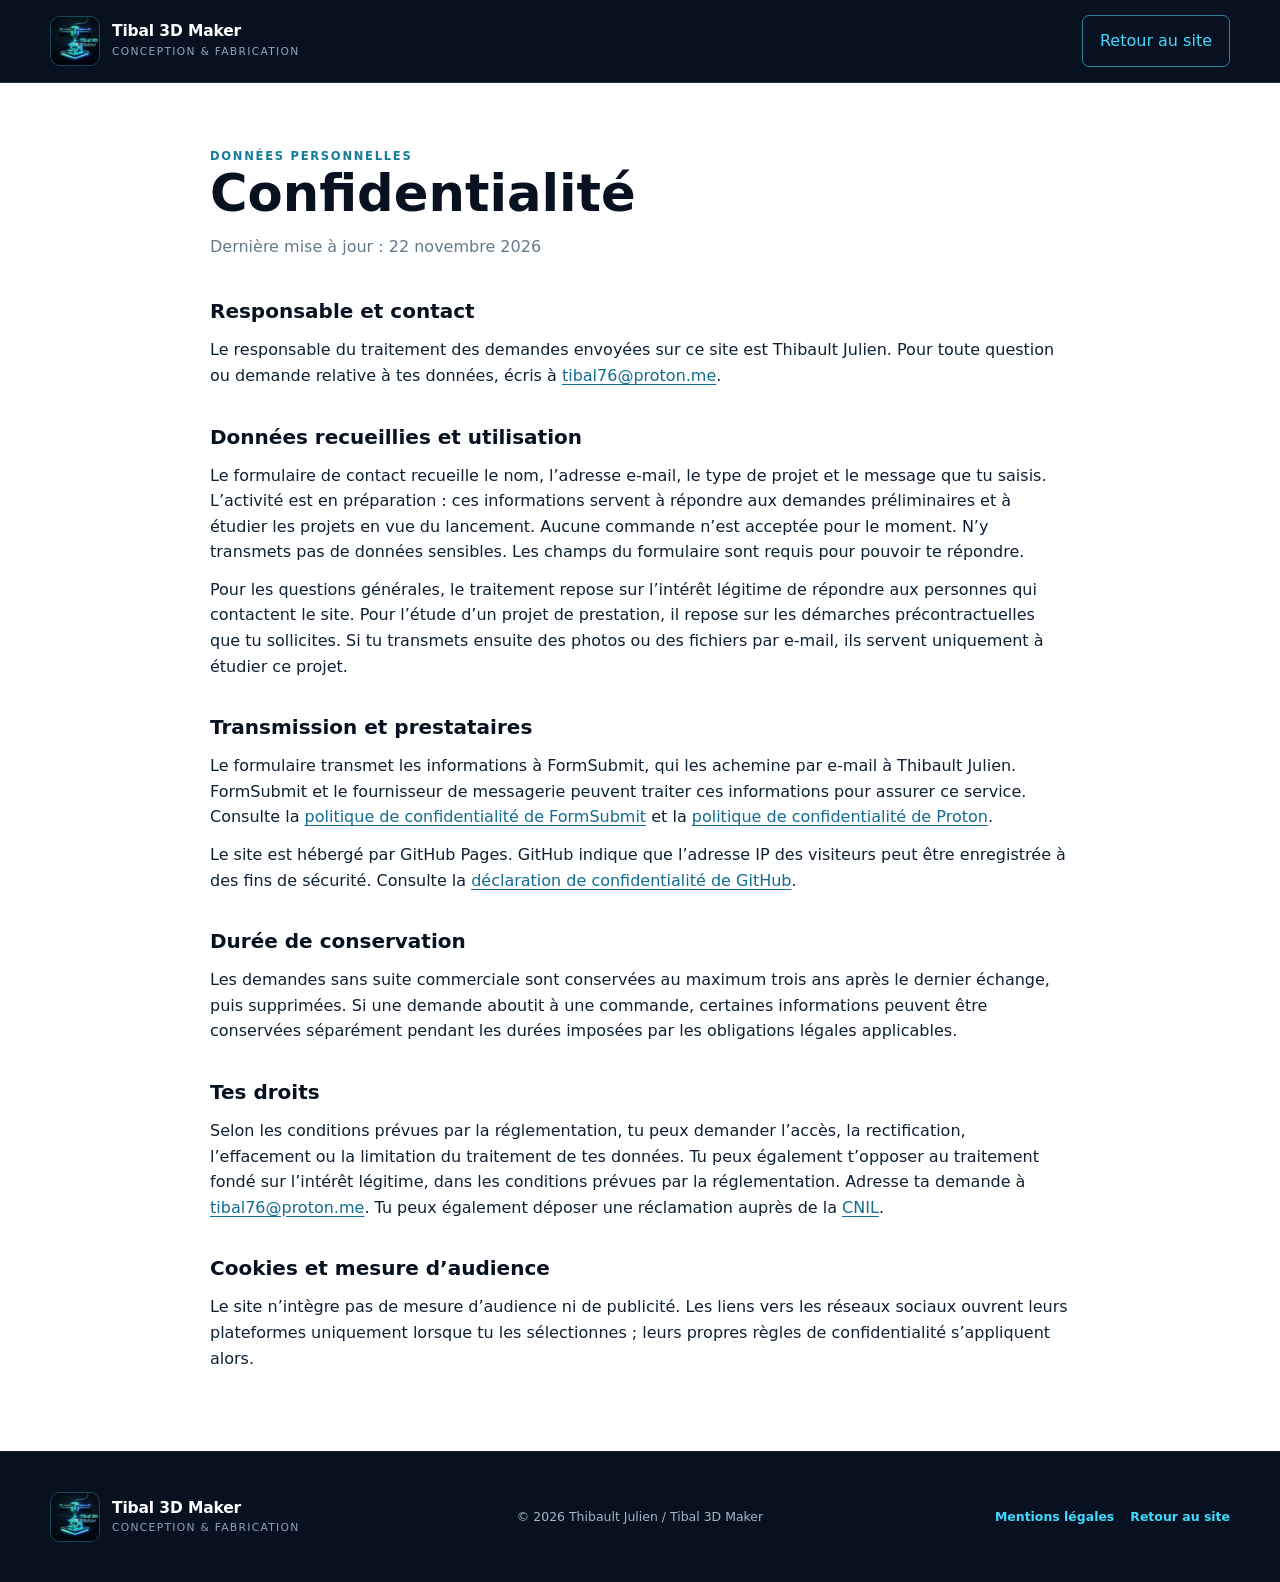
==== confidentialite.html @ d8621ffc "Ajoute les pages légales et actualise le README Co-authored-by: Copilot <223556219+Copilot@users.nor" ====
<!DOCTYPE html>
<html lang="fr">
<head>
  <meta charset="UTF-8">
  <meta name="viewport" content="width=device-width, initial-scale=1.0">
  <meta name="theme-color" content="#07111f">
  <meta name="description" content="Informations sur l’utilisation et la protection des données personnelles sur Tibal 3D Maker.">
  <title>Confidentialité — Tibal 3D Maker</title>
  <link rel="icon" href="assets/logo/logo-t3dm.jpeg" type="image/jpeg">
  <link rel="stylesheet" href="css/style.css">
</head>
<body>
  <a class="skip-link" href="#contenu">Passer au contenu</a>
  <header class="site-header">
    <div class="container header-inner">
      <a class="brand" href="index.html" aria-label="Tibal 3D Maker, retour au site">
        <img src="assets/logo/logo-t3dm.jpeg" alt="" class="brand-logo">
        <span>
          <strong>Tibal 3D Maker</strong>
          <small>Conception & Fabrication</small>
        </span>
      </a>
      <a class="nav-cta" href="index.html">Retour au site</a>
    </div>
  </header>

  <main class="legal-document" id="contenu">
    <p class="section-kicker">Données personnelles</p>
    <h1>Confidentialité</h1>
    <p class="legal-updated">Dernière mise à jour : 22 novembre 2026</p>

    <section>
      <h2>Responsable et contact</h2>
      <p>
        Le responsable du traitement des demandes envoyées sur ce site est Thibault Julien.
        Pour toute question ou demande relative à tes données, écris à
        <a href="mailto:tibal76@proton.me">tibal76@proton.me</a>.
      </p>
    </section>

    <section>
      <h2>Données recueillies et utilisation</h2>
      <p>
        Le formulaire de contact recueille le nom, l’adresse e-mail, le type de projet
        et le message que tu saisis. L’activité est en préparation : ces informations
        servent à répondre aux demandes préliminaires et à étudier les projets en vue
        du lancement. Aucune commande n’est acceptée pour le moment. N’y transmets pas
        de données sensibles. Les champs du formulaire sont requis pour pouvoir te répondre.
      </p>
      <p>
        Pour les questions générales, le traitement repose sur l’intérêt légitime de
        répondre aux personnes qui contactent le site. Pour l’étude d’un projet de
        prestation, il repose sur les démarches précontractuelles que tu sollicites.
        Si tu transmets ensuite des photos ou des fichiers par e-mail, ils servent
        uniquement à étudier ce projet.
      </p>
    </section>

    <section>
      <h2>Transmission et prestataires</h2>
      <p>
        Le formulaire transmet les informations à FormSubmit, qui les achemine par
        e-mail à Thibault Julien. FormSubmit et le fournisseur de messagerie peuvent
        traiter ces informations pour assurer ce service. Consulte la
        <a href="https://formsubmit.co/privacy.pdf" target="_blank" rel="noopener noreferrer">politique de confidentialité de FormSubmit</a>
        et la
        <a href="https://proton.me/legal/privacy" target="_blank" rel="noopener noreferrer">politique de confidentialité de Proton</a>.
      </p>
      <p>
        Le site est hébergé par GitHub Pages. GitHub indique que l’adresse IP des visiteurs
        peut être enregistrée à des fins de sécurité. Consulte la
        <a href="https://docs.github.com/en/site-policy/privacy-policies/github-general-privacy-statement" target="_blank" rel="noopener noreferrer">déclaration de confidentialité de GitHub</a>.
      </p>
    </section>

    <section>
      <h2>Durée de conservation</h2>
      <p>
        Les demandes sans suite commerciale sont conservées au maximum trois ans après
        le dernier échange, puis supprimées. Si une demande aboutit à une commande,
        certaines informations peuvent être conservées séparément pendant les durées
        imposées par les obligations légales applicables.
      </p>
    </section>

    <section>
      <h2>Tes droits</h2>
      <p>
        Selon les conditions prévues par la réglementation, tu peux demander l’accès,
        la rectification, l’effacement ou la limitation du traitement de tes données.
        Tu peux également t’opposer au traitement fondé sur l’intérêt légitime, dans
        les conditions prévues par la réglementation.
        Adresse ta demande à <a href="mailto:tibal76@proton.me">tibal76@proton.me</a>.
        Tu peux également déposer une réclamation auprès de la
        <a href="https://www.cnil.fr/fr/plaintes" target="_blank" rel="noopener noreferrer">CNIL</a>.
      </p>
    </section>

    <section>
      <h2>Cookies et mesure d’audience</h2>
      <p>
        Le site n’intègre pas de mesure d’audience ni de publicité. Les liens vers les
        réseaux sociaux ouvrent leurs plateformes uniquement lorsque tu les sélectionnes ;
        leurs propres règles de confidentialité s’appliquent alors.
      </p>
    </section>
  </main>

  <footer class="site-footer">
    <div class="container footer-inner">
      <a class="brand footer-brand" href="index.html">
        <img src="assets/logo/logo-t3dm.jpeg" alt="" class="brand-logo">
        <span><strong>Tibal 3D Maker</strong><small>Conception & Fabrication</small></span>
      </a>
      <p>© <span id="year"></span> Thibault Julien / Tibal 3D Maker</p>
      <nav class="footer-links" aria-label="Informations du site">
        <a href="mentions-legales.html">Mentions légales</a>
        <a href="index.html">Retour au site</a>
      </nav>
    </div>
  </footer>
  <script src="js/script.js"></script>
</body>
</html>
---- css/style.css ----
:root {
  --ink: #07111f;
  --ink-soft: #0b1a2c;
  --surface: #10243a;
  --paper: #f3f7fa;
  --white: #ffffff;
  --text: #102033;
  --muted: #66798b;
  --line: #d9e3ea;
  --cyan: #42d9ff;
  --blue: #3d7cff;
  --orange: #ff8a4c;
  --container: 1180px;
  --radius: 18px;
}

* {
  box-sizing: border-box;
  margin: 0;
  padding: 0;
}

html {
  scroll-behavior: smooth;
}

body {
  min-width: 320px;
  overflow-x: hidden;
  background: var(--white);
  color: var(--text);
  font-family: Inter, ui-sans-serif, system-ui, -apple-system, BlinkMacSystemFont, "Segoe UI", sans-serif;
  line-height: 1.6;
}

img {
  display: block;
  max-width: 100%;
}

a {
  color: inherit;
  text-decoration: none;
}

button,
input,
select,
textarea {
  font: inherit;
}

.container {
  width: min(var(--container), calc(100% - 48px));
  margin-inline: auto;
}

.sr-only {
  position: absolute;
  width: 1px;
  height: 1px;
  overflow: hidden;
  clip: rect(0, 0, 0, 0);
  white-space: nowrap;
}

.skip-link {
  position: fixed;
  top: 12px;
  left: 12px;
  z-index: 50;
  transform: translateY(-160%);
  border-radius: 6px;
  background: var(--white);
  color: var(--ink);
  padding: 10px 14px;
  font-weight: 750;
}

.skip-link:focus {
  transform: translateY(0);
}

.site-header {
  position: relative;
  top: 0;
  right: 0;
  left: 0;
  z-index: 30;
  background: var(--ink);
  color: var(--white);
  border-bottom: 1px solid rgba(255, 255, 255, 0.11);
}

.site-header.scrolled {
  position: fixed;
  background: rgba(7, 17, 31, 0.94);
  backdrop-filter: blur(14px);
  border-bottom-color: rgba(66, 217, 255, 0.16);
}

.header-inner {
  display: flex;
  min-height: 82px;
  align-items: center;
  justify-content: space-between;
  gap: 24px;
}

.brand {
  display: inline-flex;
  align-items: center;
  gap: 12px;
}

.brand-logo {
  width: 50px;
  height: 50px;
  border: 1px solid rgba(66, 217, 255, 0.28);
  border-radius: 10px;
  object-fit: cover;
}

.brand > span {
  display: flex;
  flex-direction: column;
  line-height: 1.15;
}

.brand strong {
  font-size: 0.97rem;
  letter-spacing: -0.01em;
}

.brand small {
  margin-top: 5px;
  color: #91a4b8;
  font-size: 0.67rem;
  letter-spacing: 0.12em;
  text-transform: uppercase;
}

.nav {
  display: flex;
  align-items: center;
  gap: 26px;
  font-size: 0.86rem;
  font-weight: 650;
}

.nav > a:not(.nav-cta) {
  color: #c6d3df;
  transition: color 180ms ease;
}

.nav > a:not(.nav-cta):hover {
  color: var(--cyan);
}

.nav-socials {
  display: flex;
  align-items: center;
  gap: 8px;
}

.header-actions {
  display: none;
}

.social-link {
  display: inline-grid;
  width: 36px;
  height: 36px;
  place-items: center;
  border: 1px solid rgba(255, 255, 255, 0.16);
  border-radius: 50%;
  color: #c6d3df;
  transition: 180ms ease;
}

.social-link-facebook {
  border-color: #1877f2;
  background: #1877f2;
  color: var(--white);
}

.social-link-instagram {
  border-color: rgba(228, 64, 95, 0.55);
  color: #e4405f;
}

.social-link-tiktok {
  border-color: rgba(37, 244, 238, 0.55);
  color: #25f4ee;
}

.social-link-facebook:hover {
  background: #166fe5;
}

.social-link-tiktok svg {
  filter: drop-shadow(-1px 0 #fe2c55);
}

.social-link:hover {
  background: rgba(66, 217, 255, 0.08);
  transform: translateY(-1px);
}

.social-link svg {
  width: 20px;
  height: 20px;
  fill: currentColor;
}

.back-to-top {
  position: fixed;
  right: 24px;
  bottom: 24px;
  z-index: 25;
  display: grid;
  width: 48px;
  height: 48px;
  place-items: center;
  border: 1px solid rgba(7, 17, 31, 0.16);
  border-radius: 50%;
  background: var(--cyan);
  box-shadow: 0 8px 24px rgba(0, 0, 0, 0.25);
  color: var(--ink);
  font-size: 1.5rem;
  font-weight: 800;
  line-height: 1;
  transition: transform 180ms ease, background 180ms ease;
}

.back-to-top[hidden] {
  display: none;
}

.back-to-top:hover {
  transform: translateY(-3px);
  background: #72e5ff;
}

.nav-cta {
  padding: 12px 17px;
  border: 1px solid rgba(66, 217, 255, 0.55);
  border-radius: 7px;
  color: var(--cyan);
  transition: 180ms ease;
}

.nav-cta:hover {
  background: var(--cyan);
  color: var(--ink);
}

.menu-toggle {
  display: none;
  width: 44px;
  height: 44px;
  border: 1px solid rgba(255, 255, 255, 0.16);
  border-radius: 8px;
  background: transparent;
  color: var(--white);
  cursor: pointer;
}

.menu-toggle span:not(.sr-only) {
  display: block;
  width: 18px;
  height: 2px;
  margin: 4px auto;
  background: currentColor;
  transition: 180ms ease;
}

.hero {
  overflow: hidden;
  background:
    radial-gradient(circle at 78% 44%, rgba(66, 217, 255, 0.14), transparent 26%),
    linear-gradient(135deg, #07111f 0%, #091726 62%, #0b1d31 100%);
  color: var(--white);
}

.hero-grid {
  display: flex;
  width: 100%;
  max-width: none;
  flex-direction: column;
  gap: 0;
  padding: 0;
}

.hero-content {
  position: relative;
  z-index: 2;
  width: min(var(--container), calc(100% - 48px));
  max-width: none;
  margin-inline: auto;
  padding: 52px 0 58px;
}

.eyebrow,
.section-kicker {
  color: var(--blue);
  font-size: 0.72rem;
  font-weight: 800;
  letter-spacing: 0.15em;
  text-transform: uppercase;
}

.eyebrow {
  display: flex;
  align-items: center;
  gap: 10px;
  color: var(--cyan);
}

.eyebrow span {
  width: 34px;
  height: 1px;
  background: var(--cyan);
}

.hero h1 {
  max-width: 650px;
  margin: 22px 0 24px;
  font-size: clamp(3.4rem, 6.4vw, 6rem);
  line-height: 0.98;
  letter-spacing: -0.065em;
}

.hero h1 em {
  display: block;
  color: var(--cyan);
  font-family: Georgia, "Times New Roman", serif;
  font-weight: 400;
}

.hero-lead {
  max-width: 600px;
  color: #b7c7d6;
  font-size: 1.12rem;
}

.hero-actions {
  display: flex;
  flex-wrap: wrap;
  gap: 12px;
  margin-top: 34px;
}

.button {
  display: inline-flex;
  min-height: 52px;
  align-items: center;
  justify-content: center;
  gap: 28px;
  border: 0;
  border-radius: 7px;
  padding: 14px 20px;
  font-size: 0.86rem;
  font-weight: 800;
  cursor: pointer;
  transition: transform 180ms ease, background 180ms ease, border-color 180ms ease;
}

.button:hover {
  transform: translateY(-2px);
}

.button-primary {
  background: var(--cyan);
  color: var(--ink);
  box-shadow: 0 14px 35px rgba(66, 217, 255, 0.16);
}

.button-primary:hover {
  background: #72e5ff;
}

.button-ghost {
  border: 1px solid rgba(255, 255, 255, 0.18);
  background: rgba(255, 255, 255, 0.035);
  color: var(--white);
}

.hero-proof {
  display: grid;
  grid-template-columns: repeat(3, 1fr);
  max-width: 640px;
  margin-top: 48px;
  list-style: none;
  border-top: 1px solid rgba(255, 255, 255, 0.12);
}

.hero-proof li {
  display: flex;
  flex-direction: column;
  padding: 18px 16px 0 0;
  border-right: 1px solid rgba(255, 255, 255, 0.12);
}

.hero-proof li:not(:first-child) {
  padding-left: 16px;
}

.hero-proof li:last-child {
  border-right: 0;
}

.hero-proof strong {
  font-size: 0.82rem;
}

.hero-proof span {
  margin-top: 3px;
  color: #849aaf;
  font-size: 0.72rem;
}

@media (min-width: 721px) {
  .hero-content {
    text-align: center;
  }

  .eyebrow {
    justify-content: center;
  }

  .hero h1,
  .hero-lead {
    margin-inline: auto;
  }

  .hero h1 {
    max-width: 850px;
  }

  .hero-actions {
    justify-content: center;
  }

  .hero-skill,
  .hero-proof {
    margin-inline: auto;
  }

  .hero-proof {
    text-align: center;
  }

  .hero-proof li,
  .hero-proof li:not(:first-child) {
    padding-right: 12px;
    padding-left: 12px;
  }
}

.hero-visual {
  position: relative;
  order: -1;
  width: 100%;
  height: clamp(230px, 28vw, 430px);
}

.visual-frame {
  width: 100%;
  height: 100%;
  overflow: hidden;
}

.visual-frame::after {
  content: "";
  position: absolute;
  inset: 0;
  background: linear-gradient(180deg, transparent 55%, rgba(7, 17, 31, 0.82));
}

.visual-frame picture,
.visual-frame img {
  display: block;
  width: 100%;
  height: 100%;
  object-fit: cover;
  object-position: center;
}

.hero-skill {
  display: flex;
  width: fit-content;
  align-items: center;
  gap: 10px;
  margin-top: 24px;
  border: 1px solid rgba(255, 255, 255, 0.13);
  border-radius: 7px;
  background: rgba(7, 17, 31, 0.88);
  color: #dce8f2;
  font-size: 0.73rem;
  font-weight: 700;
  letter-spacing: 0.03em;
  padding: 12px 16px;
}

.tag-dot {
  width: 7px;
  height: 7px;
  border-radius: 50%;
  background: var(--cyan);
  box-shadow: 0 0 12px var(--cyan);
}

.trust-strip {
  background: var(--cyan);
  color: var(--ink);
}

.trust-inner {
  display: flex;
  min-height: 84px;
  align-items: center;
  justify-content: space-between;
  gap: 18px;
}

.trust-inner p {
  font-size: 0.78rem;
  font-weight: 850;
  letter-spacing: 0.12em;
  text-transform: uppercase;
}

.trust-inner span {
  width: 5px;
  height: 5px;
  border-radius: 50%;
  background: rgba(7, 17, 31, 0.38);
}

.section {
  padding: 112px 0;
}

.section[id],
.about-section[id] {
  scroll-margin-top: 88px;
}

.section-heading {
  display: grid;
  grid-template-columns: 1fr 390px;
  align-items: end;
  gap: 50px;
  margin-bottom: 48px;
}

.section-heading h2 {
  max-width: 720px;
  margin-top: 12px;
  font-size: clamp(2.2rem, 4vw, 4.2rem);
  line-height: 1.04;
  letter-spacing: -0.045em;
}

.section-heading > p {
  color: var(--muted);
  font-size: 0.95rem;
}

.expertise-grid {
  display: grid;
  grid-template-columns: repeat(3, 1fr);
  border: 1px solid var(--line);
  border-radius: var(--radius);
  background: var(--white);
  overflow: hidden;
}

.expertise-card {
  position: relative;
  min-height: 390px;
  padding: 36px;
  border-right: 1px solid var(--line);
}

.expertise-card:last-child {
  border-right: 0;
}

.expertise-card.featured {
  background: #eef8fc;
}

.card-number {
  position: absolute;
  top: 28px;
  right: 28px;
  color: #9badba;
  font-size: 0.7rem;
  font-weight: 800;
  letter-spacing: 0.12em;
}

.card-icon {
  display: grid;
  width: 72px;
  height: 72px;
  place-items: center;
  border: 1px solid #ccdde7;
  border-radius: 50%;
  background: var(--white);
  color: var(--blue);
}

.card-icon svg {
  width: 38px;
  fill: none;
  stroke: currentColor;
  stroke-linecap: round;
  stroke-linejoin: round;
  stroke-width: 1.4;
}

.expertise-card h3 {
  margin: 50px 0 14px;
  font-size: 1.35rem;
  letter-spacing: -0.025em;
}

.expertise-card p {
  min-height: 96px;
  color: var(--muted);
  font-size: 0.92rem;
}

.expertise-card a {
  display: inline-flex;
  gap: 12px;
  margin-top: 24px;
  color: #1b65dc;
  font-size: 0.78rem;
  font-weight: 800;
}

.section-dark {
  background:
    radial-gradient(circle at 85% 20%, rgba(61, 124, 255, 0.12), transparent 25%),
    var(--ink);
  color: var(--white);
}

.section-heading-light {
  grid-template-columns: 1fr auto;
}

.section-heading-light .section-kicker {
  color: var(--cyan);
}

.filters {
  display: flex;
  gap: 7px;
  padding: 5px;
  border: 1px solid rgba(255, 255, 255, 0.12);
  border-radius: 8px;
}

.filter-button {
  border: 0;
  border-radius: 5px;
  background: transparent;
  color: #93a6b7;
  padding: 9px 13px;
  font-size: 0.75rem;
  font-weight: 750;
  cursor: pointer;
}

.filter-button.active,
.filter-button:hover {
  background: var(--cyan);
  color: var(--ink);
}

.projects-grid {
  display: grid;
  grid-template-columns: 1.15fr 0.85fr;
  grid-template-rows: repeat(2, 330px);
  gap: 18px;
}

.project-card {
  display: grid;
  grid-template-rows: 210px auto;
  overflow: hidden;
  border: 1px solid rgba(255, 255, 255, 0.12);
  border-radius: 12px;
  background: #0d1e30;
  transition: opacity 180ms ease, transform 180ms ease;
}

.project-card.hidden {
  display: none;
}

.project-featured {
  grid-row: 1 / 3;
  grid-template-rows: 420px auto;
}

.project-visual {
  position: relative;
  overflow: hidden;
  background:
    linear-gradient(rgba(66, 217, 255, 0.07) 1px, transparent 1px),
    linear-gradient(90deg, rgba(66, 217, 255, 0.07) 1px, transparent 1px),
    radial-gradient(circle at center, #173d58, #091827 72%);
  background-size: 28px 28px, 28px 28px, auto;
}

.project-featured .project-visual {
  background-size: 38px 38px, 38px 38px, auto;
}

.project-photo {
  background: #0d1e30;
}

.project-photo-main {
  display: block;
  width: 100%;
  height: 100%;
  object-fit: cover;
}

.project-photo-inset {
  position: absolute;
  right: 18px;
  bottom: 18px;
  width: min(38%, 260px);
  aspect-ratio: 3 / 2;
  overflow: hidden;
  margin: 0;
  border: 3px solid #fff;
  border-radius: 8px;
  background: #f3f4f5;
  box-shadow: 0 10px 24px rgba(0, 0, 0, 0.35);
}

.project-photo-inset img {
  display: block;
  width: 100%;
  height: 100%;
  object-fit: contain;
}

.cad-label {
  position: absolute;
  right: 16px;
  bottom: 14px;
  color: rgba(183, 230, 246, 0.65);
  font-family: ui-monospace, SFMono-Regular, Menlo, monospace;
  font-size: 0.62rem;
  letter-spacing: 0.12em;
}

.dvd-discs {
  position: absolute;
  top: 50%;
  left: 50%;
  display: flex;
  height: 118px;
  align-items: flex-end;
  gap: 9px;
  transform: translate(-50%, -50%) perspective(500px) rotateY(-12deg);
}

.dvd-discs span {
  width: 34px;
  height: 110px;
  border: 2px solid #61a3ff;
  border-radius: 4px;
  background: linear-gradient(145deg, rgba(66, 217, 255, 0.28), rgba(61, 124, 255, 0.04));
  box-shadow: 0 0 18px rgba(66, 217, 255, 0.12);
}

.dvd-discs span:nth-child(2) {
  height: 122px;
}

.dvd-discs span:nth-child(3) {
  height: 116px;
}

.lithophane-panel {
  position: absolute;
  top: 50%;
  left: 50%;
  width: 148px;
  height: 148px;
  border: 10px solid #d8edf4;
  border-radius: 5px;
  background: radial-gradient(circle at 55% 45%, #fff 0 5%, #9bd4e2 6% 13%, #1d5971 14% 25%, #0d2a3b 26%);
  box-shadow: 0 20px 32px rgba(0, 0, 0, 0.35);
  transform: translate(-50%, -50%) rotate(-5deg);
}

.lithophane-orbit {
  position: absolute;
  top: 34%;
  left: 31%;
  width: 60%;
  height: 35%;
  border: 2px solid rgba(255, 255, 255, 0.45);
  border-radius: 50%;
  transform: rotate(-20deg);
}

.project-copy {
  padding: 22px 24px;
}

.project-type {
  margin-bottom: 6px;
  color: var(--cyan);
  font-size: 0.67rem;
  font-weight: 800;
  letter-spacing: 0.11em;
  text-transform: uppercase;
}

.project-copy h3 {
  font-size: 1.25rem;
  letter-spacing: -0.025em;
}

.project-featured .project-copy h3 {
  font-size: 1.55rem;
}

.project-copy > p:not(.project-type) {
  margin-top: 8px;
  color: #91a3b4;
  font-size: 0.82rem;
}

.project-copy ul {
  display: flex;
  flex-wrap: wrap;
  gap: 7px;
  margin-top: 16px;
  list-style: none;
}

.project-copy li {
  border: 1px solid rgba(66, 217, 255, 0.15);
  border-radius: 999px;
  padding: 5px 9px;
  color: #b9cbd8;
  font-size: 0.68rem;
}

.process-list {
  display: grid;
  grid-template-columns: repeat(4, 1fr);
  list-style: none;
  border-top: 1px solid var(--line);
  border-bottom: 1px solid var(--line);
}

.process-list li {
  min-height: 210px;
  padding: 28px 28px 28px 0;
  border-right: 1px solid var(--line);
}

.process-list li:not(:first-child) {
  padding-left: 28px;
}

.process-list li:last-child {
  border-right: 0;
}

.process-list li > span {
  color: var(--blue);
  font-size: 0.72rem;
  font-weight: 850;
  letter-spacing: 0.12em;
}

.process-list h3 {
  margin: 48px 0 8px;
  font-size: 1.08rem;
}

.process-list p {
  color: var(--muted);
  font-size: 0.84rem;
}

.about-section {
  overflow: hidden;
  background: #edf4f7;
  padding: 112px 0;
}

.about-grid {
  display: grid;
  grid-template-columns: 0.85fr 1.15fr;
  align-items: center;
  gap: 80px;
}

.about-mark {
  position: relative;
  width: 420px;
  height: 420px;
  border-radius: 50%;
}

.about-mark img {
  position: relative;
  z-index: 2;
  width: 100%;
  height: 100%;
  border: 12px solid var(--white);
  border-radius: 50%;
  object-fit: cover;
  box-shadow: 0 30px 70px rgba(24, 56, 77, 0.16);
}

.about-ring {
  position: absolute;
  top: -16px;
  right: -16px;
  bottom: -16px;
  left: -16px;
  border: 1px solid rgba(61, 124, 255, 0.22);
  border-radius: 50%;
}

.about-copy h2 {
  max-width: 670px;
  margin: 12px 0 24px;
  font-size: clamp(2.2rem, 4vw, 4rem);
  line-height: 1.05;
  letter-spacing: -0.045em;
}

.about-copy > p:not(.section-kicker) {
  max-width: 650px;
  color: var(--muted);
  margin-bottom: 12px;
}

.about-signature {
  display: flex;
  align-items: center;
  gap: 18px;
  margin-top: 28px;
  padding-top: 20px;
  border-top: 1px solid #ccd9e1;
}

.about-signature span {
  color: var(--muted);
  font-size: 0.78rem;
}

.about-signature strong {
  color: var(--blue);
  font-size: 0.82rem;
}

.contact-section {
  background: var(--white);
}

.contact-grid {
  display: grid;
  grid-template-columns: 0.75fr 1.25fr;
  gap: 80px;
  align-items: start;
}

.contact-copy h2 {
  margin: 12px 0 18px;
  font-size: clamp(2.2rem, 4vw, 3.8rem);
  line-height: 1.05;
  letter-spacing: -0.045em;
}

.contact-copy > p:not(.section-kicker) {
  color: var(--muted);
}

.contact-details {
  margin-top: 32px;
  list-style: none;
  border-top: 1px solid var(--line);
}

.contact-details li {
  display: grid;
  grid-template-columns: 90px 1fr;
  gap: 12px;
  padding: 16px 0;
  border-bottom: 1px solid var(--line);
  font-size: 0.85rem;
}

.contact-details li span {
  color: var(--muted);
}

.contact-details a,
.contact-details p {
  font-weight: 750;
}

.quote-form {
  display: grid;
  gap: 18px;
  border: 1px solid var(--line);
  border-radius: var(--radius);
  padding: 32px;
  background: #fbfdfe;
  box-shadow: 0 24px 70px rgba(28, 62, 83, 0.08);
}

.form-row {
  display: grid;
  grid-template-columns: repeat(2, 1fr);
  gap: 14px;
}

.quote-form label {
  display: grid;
  gap: 8px;
  color: #43576a;
  font-size: 0.76rem;
  font-weight: 800;
}

.quote-form input,
.quote-form select,
.quote-form textarea {
  width: 100%;
  border: 1px solid #d8e3e9;
  border-radius: 7px;
  outline: 0;
  background: var(--white);
  color: var(--text);
  padding: 13px 14px;
  font-size: 0.88rem;
  font-weight: 500;
  transition: border 180ms ease, box-shadow 180ms ease;
}

.quote-form textarea {
  resize: vertical;
}

.quote-form input:focus,
.quote-form select:focus,
.quote-form textarea:focus {
  border-color: var(--blue);
  box-shadow: 0 0 0 3px rgba(61, 124, 255, 0.1);
}

.quote-form input::placeholder,
.quote-form textarea::placeholder {
  color: #9aa8b3;
}

.form-submit {
  justify-self: start;
  margin-top: 4px;
  background: var(--ink);
  color: var(--white);
  box-shadow: none;
}

.form-submit:hover {
  background: #10243a;
}

.form-note {
  color: var(--muted);
  font-size: 0.72rem;
}

.form-honeypot {
  display: none !important;
}

.form-status {
  color: #17613b;
  font-size: 0.82rem;
  font-weight: 700;
}

.form-status:empty {
  display: none;
}

.form-status.error {
  color: #a52e2e;
}

.form-status.notice {
  color: #8a5700;
}

.form-submit:disabled {
  cursor: wait;
  opacity: 0.7;
  transform: none;
}

.site-footer {
  background: var(--ink);
  color: #a5b5c4;
  border-top: 1px solid rgba(255, 255, 255, 0.08);
}

.footer-inner {
  display: grid;
  min-height: 130px;
  grid-template-columns: 1fr auto 1fr;
  align-items: center;
  gap: 24px;
  font-size: 0.78rem;
}

.footer-brand {
  color: var(--white);
}

.footer-links {
  display: flex;
  justify-self: end;
  flex-wrap: wrap;
  justify-content: flex-end;
  gap: 8px 16px;
}

.footer-links a {
  color: var(--cyan);
  font-weight: 750;
}

.legal-document {
  width: min(860px, calc(100% - 48px));
  margin: 0 auto;
  padding: 64px 0 80px;
}

.legal-document .section-kicker {
  color: #147c9b;
}

.legal-document h1 {
  margin: 0 0 12px;
  color: var(--ink);
  font-size: clamp(2rem, 5vw, 3.2rem);
  line-height: 1.1;
}

.legal-document .legal-updated {
  margin-bottom: 36px;
  color: var(--muted);
}

.legal-document section + section {
  margin-top: 32px;
}

.legal-document h2 {
  margin-bottom: 10px;
  color: var(--ink);
  font-size: 1.25rem;
}

.legal-document p + p,
.legal-document ul + p {
  margin-top: 12px;
}

.legal-document ul {
  padding-left: 24px;
}

.legal-document li + li {
  margin-top: 6px;
}

.legal-document a {
  color: #126b91;
  text-decoration: underline;
  text-underline-offset: 3px;
}

.legal-document a:focus-visible,
.footer-links a:focus-visible {
  outline-color: var(--blue);
}

:focus-visible {
  outline: 3px solid var(--cyan);
  outline-offset: 4px;
}

@media (prefers-reduced-motion: no-preference) {
  .hero-content,
  .hero-visual,
  .expertise-card,
  .project-card,
  .process-list li {
    animation: reveal 700ms both;
  }

  .hero-visual {
    animation-delay: 120ms;
  }

  @keyframes reveal {
    from {
      opacity: 0;
      transform: translateY(18px);
    }
    to {
      opacity: 1;
      transform: translateY(0);
    }
  }
}

@media (max-width: 980px) {
  .nav {
    position: absolute;
    top: 82px;
    right: 24px;
    display: none;
    width: min(330px, calc(100vw - 48px));
    flex-direction: column;
    align-items: stretch;
    gap: 0;
    border: 1px solid rgba(255, 255, 255, 0.12);
    border-radius: 12px;
    background: rgba(7, 17, 31, 0.98);
    padding: 10px;
  }

  .nav.open {
    display: flex;
  }

  .nav a {
    padding: 13px 12px;
  }

  .nav > .nav-socials {
    display: none;
  }

  .header-actions {
    display: flex;
    align-items: center;
    gap: 8px;
  }

  .mobile-socials {
    gap: 4px;
  }

  .mobile-socials .social-link {
    width: 36px;
    height: 36px;
  }

  .nav-cta {
    margin-top: 5px;
    text-align: center;
  }

  .menu-toggle {
    display: block;
  }

  .expertise-grid {
    grid-template-columns: 1fr;
  }

  .expertise-card {
    min-height: 310px;
    border-right: 0;
    border-bottom: 1px solid var(--line);
  }

  .expertise-card:last-child {
    border-bottom: 0;
  }

  .expertise-card p {
    min-height: auto;
  }

  .expertise-card h3 {
    margin-top: 36px;
  }

  .projects-grid {
    grid-template-columns: 1fr 1fr;
  }

  .about-grid {
    gap: 40px;
  }

  .about-mark {
    width: 330px;
    height: 330px;
  }

  .contact-grid {
    gap: 40px;
  }
}

@media (max-width: 720px) {
  .site-header {
    position: absolute;
    background: transparent;
  }

  .container {
    width: min(100% - 32px, var(--container));
  }

  .header-inner {
    min-height: 72px;
    gap: 8px;
  }

  .brand-logo {
    width: 44px;
    height: 44px;
  }

  .nav {
    top: 72px;
  }

  .hero,
  .hero-grid {
    min-height: 700px;
  }

  .hero-grid {
    display: block;
    width: min(100% - 32px, var(--container));
    max-width: var(--container);
    margin-inline: auto;
  }

  .hero-content {
    width: auto;
    margin-inline: 0;
    padding: 88px 0 32px;
  }

  .hero h1 {
    font-size: clamp(2.6rem, 12.5vw, 4.2rem);
  }

  .hero-lead {
    font-size: 1rem;
  }

  .hero-skill {
    display: none;
  }

  .hero-visual {
    display: block;
    min-height: 0;
    height: auto;
    margin-top: 16px;
  }

  .visual-frame {
    width: 100%;
    max-width: 560px;
    aspect-ratio: 968 / 720;
    margin-inline: auto;
  }

  .hero-proof {
    grid-template-columns: 1fr 1fr;
  }

  .hero-proof li:last-child {
    display: none;
  }

  .trust-inner {
    min-height: 68px;
  }

  .trust-inner p:nth-of-type(n+4),
  .trust-inner span:nth-of-type(n+3) {
    display: none;
  }

  .section,
  .about-section {
    padding: 78px 0;
  }

  .section-heading,
  .section-heading-light {
    grid-template-columns: 1fr;
    gap: 20px;
  }

  .section-heading h2 {
    font-size: 2.55rem;
  }

  .expertise-card {
    min-height: 330px;
  }

  .filters {
    width: 100%;
  }

  .filter-button {
    flex: 1;
  }

  .projects-grid {
    grid-template-columns: 1fr;
    grid-template-rows: auto;
  }

  .project-featured {
    grid-row: auto;
  }

  .project-featured,
  .project-card {
    grid-template-rows: 300px auto;
  }

  .project-photo-inset {
    right: 12px;
    bottom: 12px;
    width: min(42%, 220px);
    border-width: 2px;
  }

  .project-card:not(.project-featured) {
    grid-template-rows: 230px auto;
  }

  .process-list {
    grid-template-columns: 1fr 1fr;
  }

  .process-list li {
    min-height: 190px;
  }

  .process-list li:nth-child(2) {
    border-right: 0;
  }

  .process-list li:nth-child(n+3) {
    border-top: 1px solid var(--line);
  }

  .process-list li:nth-child(3) {
    padding-left: 0;
  }

  .about-grid {
    grid-template-columns: 1fr;
  }

  .about-mark {
    width: min(320px, 84vw);
    height: min(320px, 84vw);
    justify-self: center;
  }

  .contact-grid {
    grid-template-columns: 1fr;
  }

  .form-row {
    grid-template-columns: 1fr;
  }

  .footer-inner {
    grid-template-columns: 1fr;
    align-content: center;
    gap: 12px;
    padding: 24px 0;
  }

  .footer-links {
    justify-self: start;
    justify-content: flex-start;
  }
}

@media (max-width: 420px) {
  .project-featured {
    grid-template-rows: 220px auto;
  }

  .brand small {
    display: none;
  }

  .hero-actions {
    display: grid;
  }

  .button {
    width: 100%;
  }

  .hero-proof {
    margin-top: 36px;
  }

  .back-to-top {
    right: 16px;
    bottom: 16px;
    width: 44px;
    height: 44px;
  }

  .trust-inner p {
    font-size: 0.58rem;
  }

  @media (max-width: 360px) {
    .brand > span {
      display: none;
    }
  }

  .trust-inner p:nth-of-type(n+3),
  .trust-inner span:nth-of-type(n+2) {
    display: none;
  }

  .process-list {
    grid-template-columns: 1fr;
  }

  .process-list li,
  .process-list li:not(:first-child),
  .process-list li:nth-child(3) {
    min-height: 150px;
    padding: 22px 0;
    border-right: 0;
    border-bottom: 1px solid var(--line);
  }

  .process-list li:last-child {
    border-bottom: 0;
  }

  .process-list h3 {
    margin-top: 24px;
  }

  .contact-details li {
    grid-template-columns: 70px 1fr;
  }

  .quote-form {
    padding: 22px 16px;
  }
}
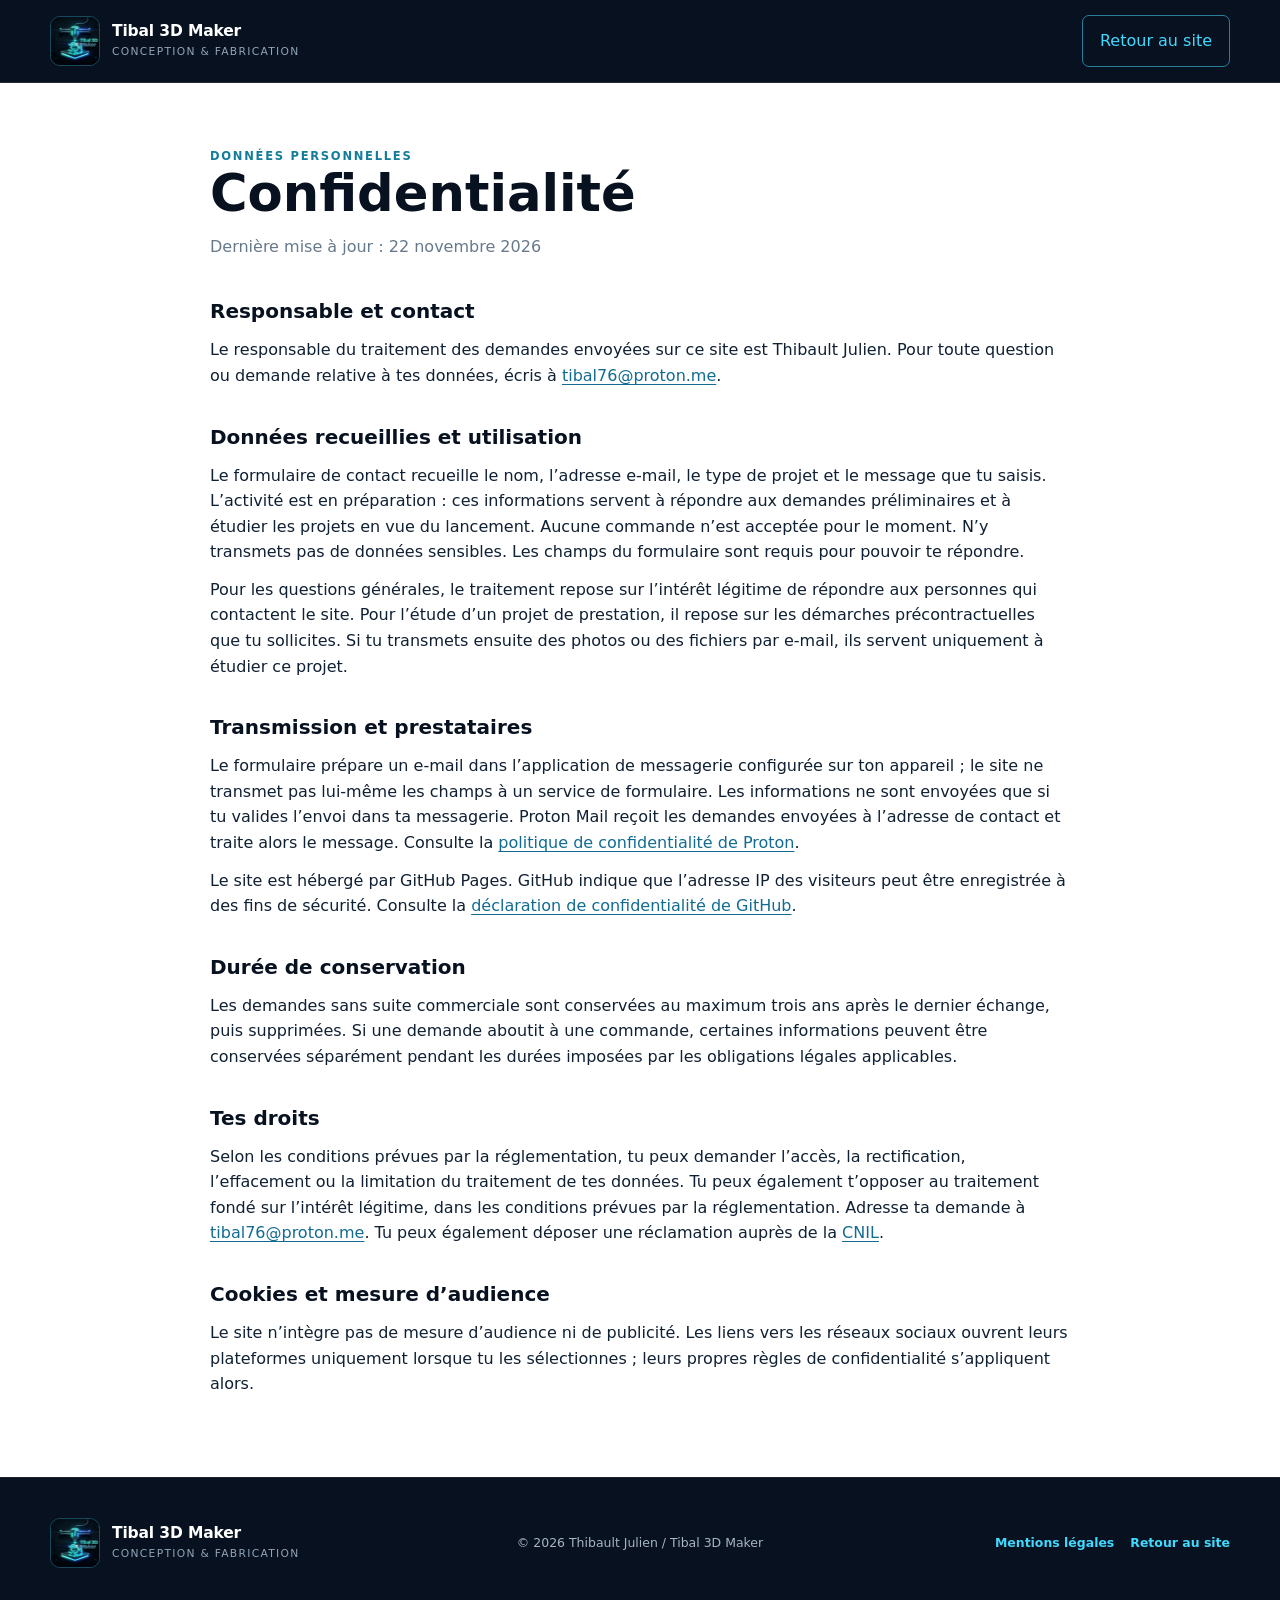
==== commit a01ad2c7: "Remplace FormSubmit par un brouillon e-mail Co-authored-by: Copilot <223556219+Copilot@users.noreply" ====
--- a/confidentialite.html
+++ b/confidentialite.html
@@ -59,11 +59,11 @@
     <section>
       <h2>Transmission et prestataires</h2>
       <p>
-        Le formulaire transmet les informations à FormSubmit, qui les achemine par
-        e-mail à Thibault Julien. FormSubmit et le fournisseur de messagerie peuvent
-        traiter ces informations pour assurer ce service. Consulte la
-        <a href="https://formsubmit.co/privacy.pdf" target="_blank" rel="noopener noreferrer">politique de confidentialité de FormSubmit</a>
-        et la
+        Le formulaire prépare un e-mail dans l’application de messagerie configurée sur
+        ton appareil ; le site ne transmet pas lui-même les champs à un service de formulaire.
+        Les informations ne sont envoyées que si tu valides l’envoi dans ta messagerie.
+        Proton Mail reçoit les demandes envoyées à l’adresse de contact et traite alors
+        le message. Consulte la
         <a href="https://proton.me/legal/privacy" target="_blank" rel="noopener noreferrer">politique de confidentialité de Proton</a>.
       </p>
       <p>
